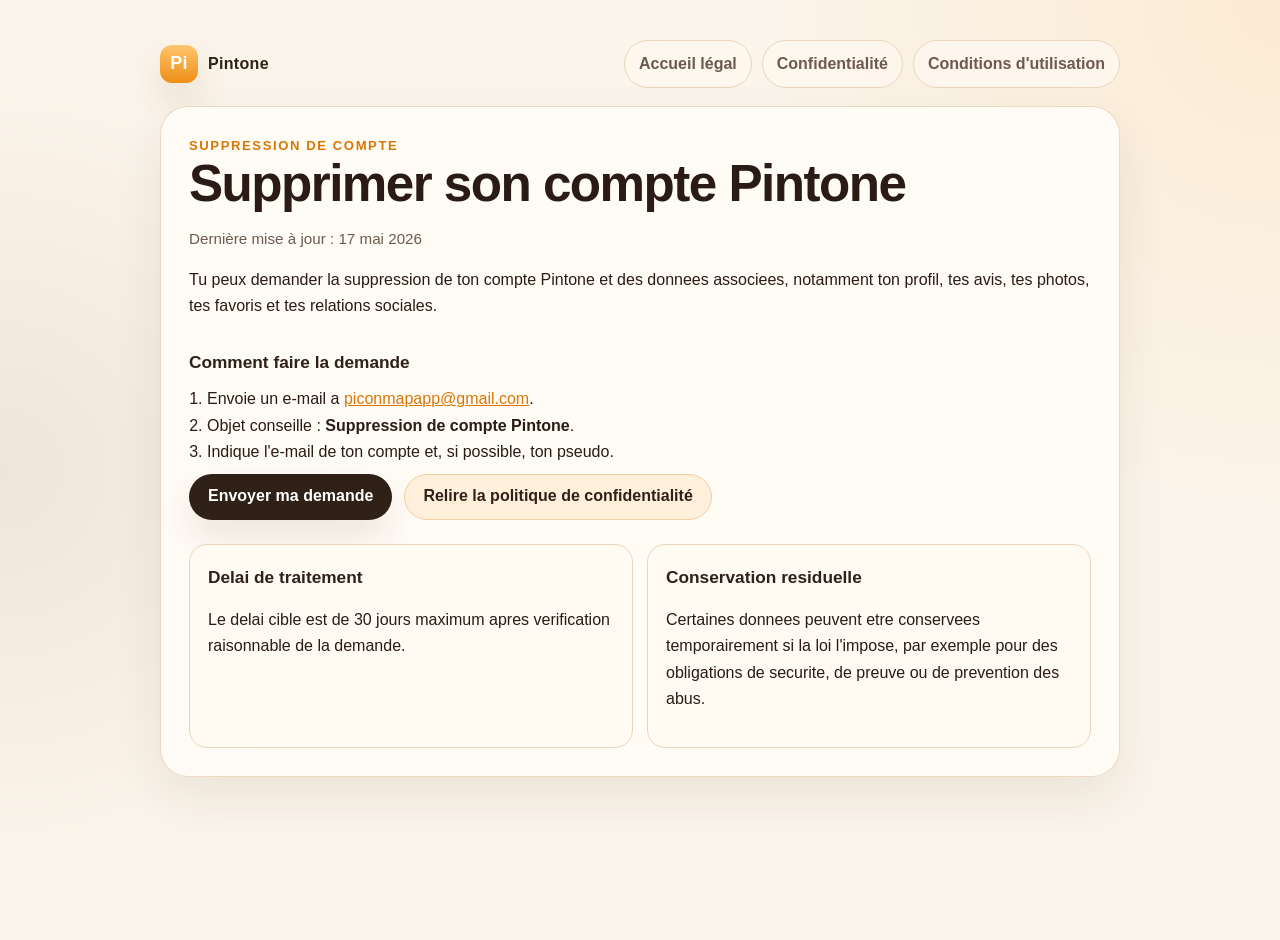
==== delete-account.html @ 5c686217 "Add files via upload" ====
<!doctype html>
<html lang="fr">
  <head>
    <meta charset="utf-8" />
    <meta name="viewport" content="width=device-width, initial-scale=1" />
    <title>Pintone | Suppression de compte</title>
    <meta
      name="description"
      content="Procédure de suppression de compte Pintone et des données associées."
    />
    <link rel="stylesheet" href="./styles.css" />
    <script defer src="./legal-nav.js"></script>
  </head>
  <body>
    <main class="shell">
      <header class="topbar">
        <a class="brand" data-legal-link="home" href="./index.html">
          <span class="brand-mark">Pi</span>
          <span>Pintone</span>
        </a>
        <nav class="nav" aria-label="Navigation légale">
          <a data-legal-link="home" href="./index.html">Accueil légal</a>
          <a data-legal-link="privacy" href="./privacy.html">Confidentialité</a>
          <a data-legal-link="terms" href="./terms.html">Conditions d'utilisation</a>
        </nav>
      </header>

      <section class="card">
        <p class="eyebrow">Suppression de compte</p>
        <h1>Supprimer son compte Pintone</h1>
        <p class="muted">Dernière mise à jour : 17 mai 2026</p>

        <p>
          Tu peux demander la suppression de ton compte Pintone et des donnees associees, notamment ton profil, tes
          avis, tes photos, tes favoris et tes relations sociales.
        </p>

        <h2>Comment faire la demande</h2>
        <ol class="list">
          <li>Envoie un e-mail a <a href="mailto:piconmapapp@gmail.com">piconmapapp@gmail.com</a>.</li>
          <li>Objet conseille : <strong>Suppression de compte Pintone</strong>.</li>
          <li>Indique l'e-mail de ton compte et, si possible, ton pseudo.</li>
        </ol>

        <div class="actions">
          <a
            class="button button-primary"
            href="mailto:piconmapapp@gmail.com?subject=Suppression%20de%20compte%20Pintone&body=Bonjour,%0AJe%20souhaite%20supprimer%20mon%20compte%20Pintone.%0AEmail%20du%20compte%20:%20%0APseudo%20:%20%0AMerci."
          >
            Envoyer ma demande
          </a>
          <a class="button button-secondary" data-legal-link="privacy" href="./privacy.html">
            Relire la politique de confidentialité
          </a>
        </div>

        <div class="grid">
          <article class="panel">
            <h2>Delai de traitement</h2>
            <p>Le delai cible est de 30 jours maximum apres verification raisonnable de la demande.</p>
          </article>

          <article class="panel">
            <h2>Conservation residuelle</h2>
            <p>
              Certaines donnees peuvent etre conservees temporairement si la loi l'impose, par exemple pour des
              obligations de securite, de preuve ou de prevention des abus.
            </p>
          </article>
        </div>
      </section>
    </main>
  </body>
</html>
---- styles.css ----
:root {
  --bg: #fbf4ea;
  --surface: rgba(255, 252, 247, 0.92);
  --surface-strong: #fffaf2;
  --text: #2a1b14;
  --muted: #6d5a4e;
  --border: #ead5bc;
  --accent: #d97706;
  --accent-soft: #fff0dc;
  --accent-strong: #2f2018;
  --shadow-soft: 0 20px 50px rgba(54, 33, 19, 0.08);
  --shadow-focus: 0 18px 34px rgba(114, 73, 34, 0.12);
  --radius-xl: 28px;
  --radius-lg: 18px;
  --radius-md: 14px;
}

* {
  box-sizing: border-box;
}

html {
  scroll-behavior: smooth;
}

body {
  margin: 0;
  min-height: 100vh;
  font-family: -apple-system, BlinkMacSystemFont, "Segoe UI", Roboto, sans-serif;
  color: var(--text);
  line-height: 1.65;
  background:
    radial-gradient(circle at top right, rgba(255, 187, 92, 0.16), transparent 32%),
    radial-gradient(circle at left center, rgba(96, 58, 24, 0.08), transparent 28%),
    var(--bg);
}

a {
  color: var(--accent);
}

.shell {
  width: min(960px, calc(100% - 32px));
  margin: 40px auto 56px;
}

.topbar {
  display: flex;
  flex-wrap: wrap;
  align-items: center;
  justify-content: space-between;
  gap: 12px;
  margin-bottom: 18px;
}

.brand {
  display: inline-flex;
  align-items: center;
  gap: 10px;
  color: var(--accent-strong);
  text-decoration: none;
  font-weight: 800;
  letter-spacing: 0.02em;
}

.brand-mark {
  width: 38px;
  height: 38px;
  display: inline-flex;
  align-items: center;
  justify-content: center;
  border-radius: 12px;
  background: linear-gradient(180deg, #ffc56d 0%, #ee8e17 100%);
  color: white;
  box-shadow: var(--shadow-focus);
  font-size: 18px;
}

.nav {
  display: flex;
  flex-wrap: wrap;
  gap: 10px;
}

.nav a {
  text-decoration: none;
  color: var(--muted);
  background: rgba(255, 248, 239, 0.82);
  border: 1px solid var(--border);
  border-radius: 999px;
  padding: 10px 14px;
  font-weight: 700;
  transition: transform 160ms ease, border-color 160ms ease, color 160ms ease;
}

.nav a:hover,
.nav a:focus-visible {
  color: var(--accent-strong);
  border-color: #ddb78a;
  transform: translateY(-1px);
}

.card {
  background: var(--surface);
  backdrop-filter: blur(10px);
  border: 1px solid rgba(234, 213, 188, 0.9);
  border-radius: var(--radius-xl);
  box-shadow: var(--shadow-soft);
  padding: 28px;
}

.hero {
  display: grid;
  gap: 18px;
}

.eyebrow {
  margin: 0;
  color: var(--accent);
  font-size: 0.82rem;
  font-weight: 900;
  letter-spacing: 0.12em;
  text-transform: uppercase;
}

h1 {
  margin: 0;
  font-size: clamp(2rem, 4vw, 3.2rem);
  line-height: 1.05;
  letter-spacing: -0.03em;
}

h2 {
  margin-top: 28px;
  margin-bottom: 10px;
  font-size: 1.08rem;
  color: var(--accent-strong);
}

p,
li,
ol {
  color: var(--text);
}

.muted {
  color: var(--muted);
  font-size: 0.95rem;
}

.actions {
  display: flex;
  flex-wrap: wrap;
  gap: 12px;
  margin-top: 8px;
}

.button {
  display: inline-flex;
  align-items: center;
  justify-content: center;
  gap: 8px;
  min-height: 46px;
  padding: 0 18px;
  border-radius: 999px;
  text-decoration: none;
  font-weight: 800;
  border: 1px solid transparent;
  transition: transform 160ms ease, box-shadow 160ms ease, background 160ms ease;
}

.button-primary {
  background: var(--accent-strong);
  color: #fff;
  box-shadow: var(--shadow-focus);
}

.button-secondary {
  background: var(--accent-soft);
  color: var(--accent-strong);
  border-color: #f1cca0;
}

.button:hover,
.button:focus-visible {
  transform: translateY(-1px);
}

.grid {
  margin-top: 24px;
  display: grid;
  grid-template-columns: repeat(auto-fit, minmax(220px, 1fr));
  gap: 14px;
}

.panel {
  background: var(--surface-strong);
  border: 1px solid var(--border);
  border-radius: var(--radius-lg);
  padding: 18px;
}

.panel h2,
.panel h3 {
  margin-top: 0;
}

.list {
  padding-left: 18px;
  margin: 0;
}

.footer {
  margin-top: 18px;
  color: var(--muted);
  font-size: 0.92rem;
}

@media (max-width: 640px) {
  .shell {
    width: min(100% - 24px, 960px);
    margin-top: 20px;
    margin-bottom: 28px;
  }

  .card {
    padding: 22px;
    border-radius: 22px;
  }
}
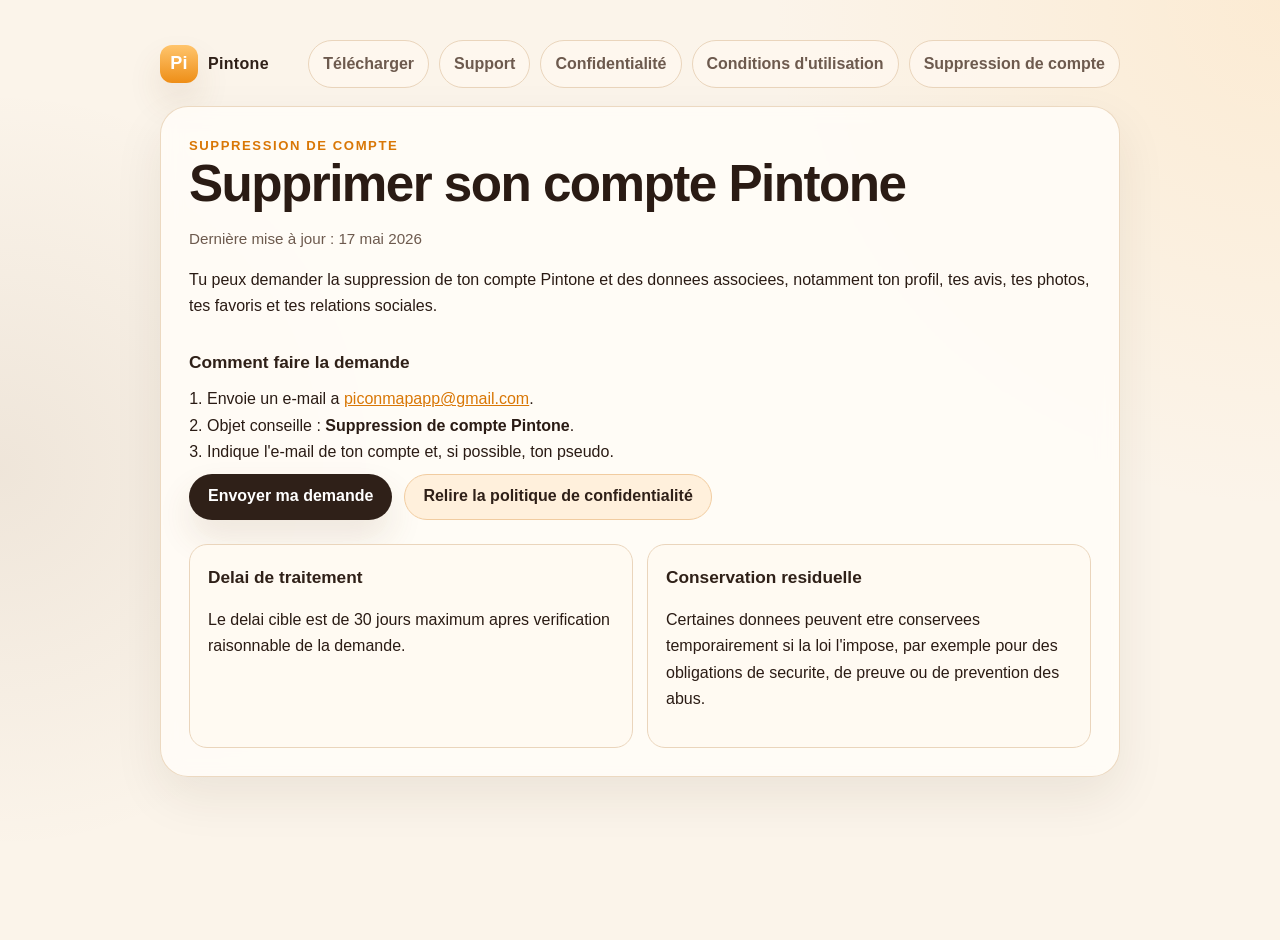
==== commit cefd1c33: "Add files via upload" ====
--- a/delete-account.html
+++ b/delete-account.html
@@ -19,9 +19,11 @@
           <span>Pintone</span>
         </a>
         <nav class="nav" aria-label="Navigation légale">
-          <a data-legal-link="home" href="./index.html">Accueil légal</a>
+          <a data-legal-link="download" href="./download.html">Télécharger</a>
+          <a data-legal-link="support" href="./support.html">Support</a>
           <a data-legal-link="privacy" href="./privacy.html">Confidentialité</a>
           <a data-legal-link="terms" href="./terms.html">Conditions d'utilisation</a>
+          <a data-legal-link="deleteAccount" href="./delete-account.html">Suppression de compte</a>
         </nav>
       </header>
 
